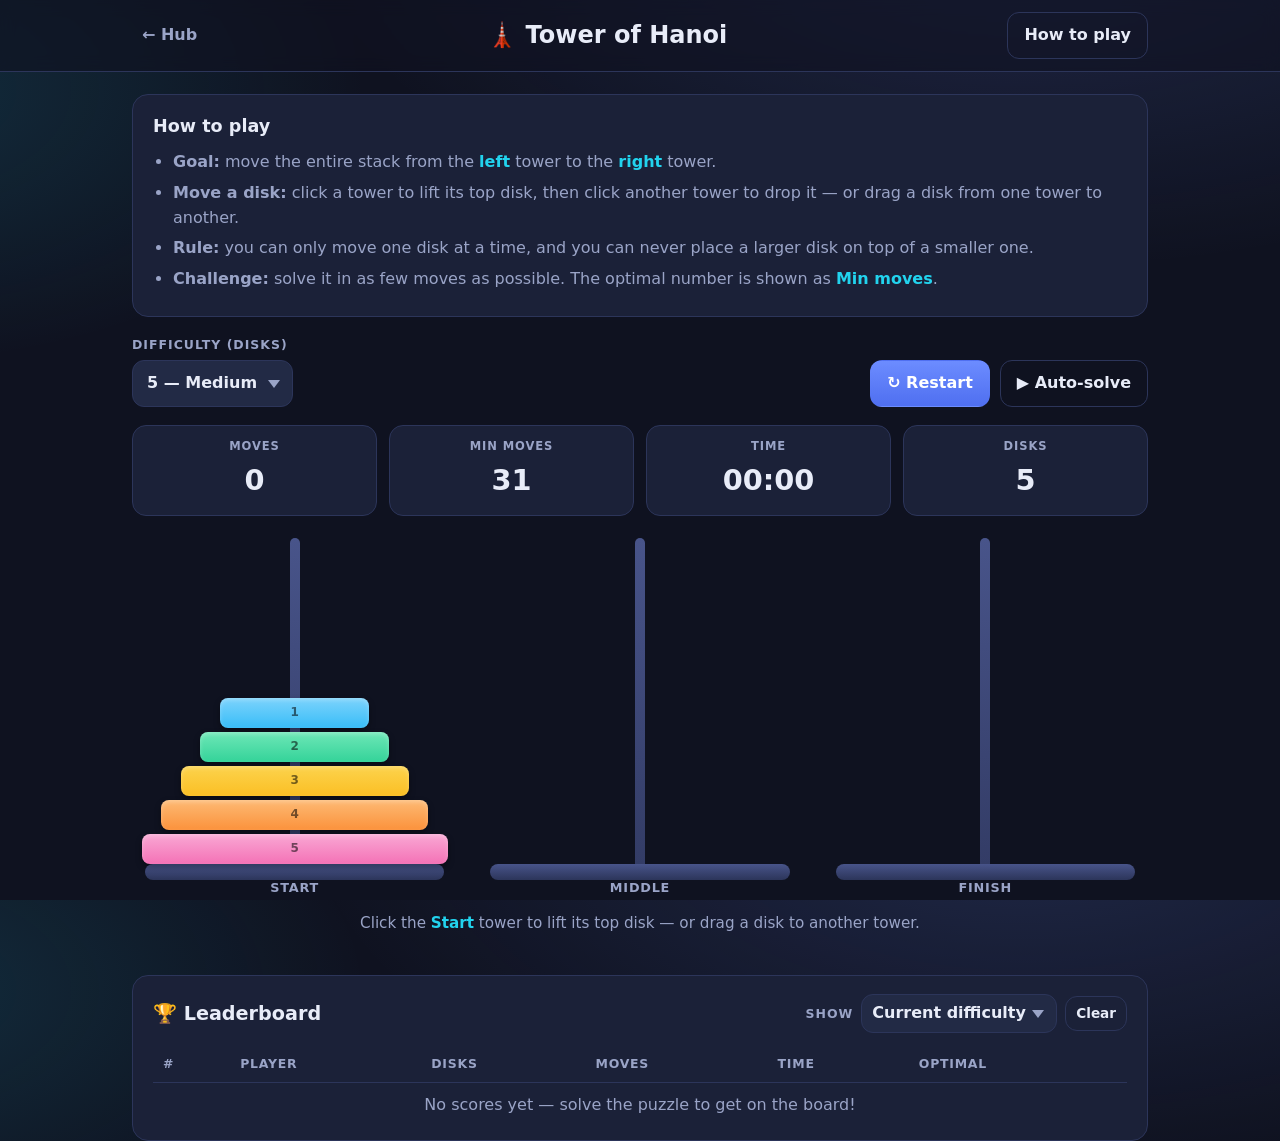
==== hanoi.html @ bfa38d83 "Add Game Challenge Hub with Tower of Hanoi puzzle Responsive, dependency-free static site: - Hub lan" ====
<!doctype html>
<html lang="en">
<head>
  <meta charset="utf-8" />
  <meta name="viewport" content="width=device-width, initial-scale=1" />
  <title>Tower of Hanoi — Game Challenge Hub</title>
  <meta name="description" content="Play the classic Tower of Hanoi puzzle: move the full stack to the final tower in the fewest moves." />
  <link rel="icon" href="data:image/svg+xml,<svg xmlns='http://www.w3.org/2000/svg' viewBox='0 0 100 100'><text y='.9em' font-size='90'>🗼</text></svg>" />
  <link rel="stylesheet" href="assets/style.css" />
  <link rel="stylesheet" href="assets/hanoi.css" />
</head>
<body class="game-page">
  <header class="game-topbar">
    <div class="wrap game-topbar__inner">
      <a class="back-link" href="index.html">← Hub</a>
      <h1 class="game-title">🗼 Tower of Hanoi</h1>
      <button class="btn btn--ghost" id="howToBtn" type="button" aria-expanded="false" aria-controls="instructions">How to play</button>
    </div>
  </header>

  <main class="wrap">
    <!-- Instructions -->
    <section class="instructions" id="instructions" aria-label="How to play">
      <h2>How to play</h2>
      <ul>
        <li><strong>Goal:</strong> move the entire stack from the <em>left</em> tower to the <em>right</em> tower.</li>
        <li><strong>Move a disk:</strong> click a tower to lift its top disk, then click another tower to drop it — or drag a disk from one tower to another.</li>
        <li><strong>Rule:</strong> you can only move one disk at a time, and you can never place a larger disk on top of a smaller one.</li>
        <li><strong>Challenge:</strong> solve it in as few moves as possible. The optimal number is shown as <em>Min moves</em>.</li>
      </ul>
    </section>

    <!-- Controls -->
    <section class="controls" aria-label="Game controls">
      <div class="control">
        <label for="diskSelect">Difficulty (disks)</label>
        <select id="diskSelect">
          <option value="3">3 — Easy</option>
          <option value="4">4</option>
          <option value="5" selected>5 — Medium</option>
          <option value="6">6</option>
          <option value="7">7 — Hard</option>
          <option value="8">8 — Expert</option>
        </select>
      </div>
      <div class="control control--buttons">
        <button class="btn" id="restartBtn" type="button">↻ Restart</button>
        <button class="btn btn--ghost" id="solveBtn" type="button">▶ Auto-solve</button>
      </div>
    </section>

    <!-- Stats -->
    <section class="stats" aria-label="Game stats" aria-live="polite">
      <div class="stat"><span class="stat__label">Moves</span><span class="stat__value" id="moveCount">0</span></div>
      <div class="stat"><span class="stat__label">Min moves</span><span class="stat__value" id="minMoves">31</span></div>
      <div class="stat"><span class="stat__label">Time</span><span class="stat__value" id="timer">00:00</span></div>
      <div class="stat"><span class="stat__label">Disks</span><span class="stat__value" id="diskStat">5</span></div>
    </section>

    <!-- Board -->
    <section class="board" id="board" aria-label="Game board">
      <div class="peg" data-peg="0" role="button" tabindex="0" aria-label="Tower 1 (start)">
        <div class="peg__disks"></div>
        <div class="peg__rod"></div>
        <div class="peg__base"></div>
        <div class="peg__label">Start</div>
      </div>
      <div class="peg" data-peg="1" role="button" tabindex="0" aria-label="Tower 2 (middle)">
        <div class="peg__disks"></div>
        <div class="peg__rod"></div>
        <div class="peg__base"></div>
        <div class="peg__label">Middle</div>
      </div>
      <div class="peg" data-peg="2" role="button" tabindex="0" aria-label="Tower 3 (finish)">
        <div class="peg__disks"></div>
        <div class="peg__rod"></div>
        <div class="peg__base"></div>
        <div class="peg__label">Finish</div>
      </div>
    </section>
    <p class="hint" id="hint">Click the <strong>Start</strong> tower to lift its top disk.</p>

    <!-- Leaderboard -->
    <section class="leaderboard" aria-label="Leaderboard">
      <div class="leaderboard__head">
        <h2>🏆 Leaderboard</h2>
        <div class="leaderboard__filter">
          <label for="lbFilter">Show</label>
          <select id="lbFilter">
            <option value="current">Current difficulty</option>
            <option value="all">All difficulties</option>
          </select>
          <button class="btn btn--ghost btn--sm" id="clearLbBtn" type="button">Clear</button>
        </div>
      </div>
      <div class="table-wrap">
        <table class="lb-table">
          <thead>
            <tr><th>#</th><th>Player</th><th>Disks</th><th>Moves</th><th>Time</th><th class="col-opt">Optimal</th></tr>
          </thead>
          <tbody id="lbBody"></tbody>
        </table>
      </div>
      <p class="lb-empty" id="lbEmpty">No scores yet — solve the puzzle to get on the board!</p>
    </section>
  </main>

  <!-- Victory modal -->
  <div class="modal-backdrop" id="victoryModal" hidden>
    <div class="modal" role="dialog" aria-modal="true" aria-labelledby="victoryTitle">
      <div class="modal__confetti" aria-hidden="true">🎉</div>
      <h2 id="victoryTitle">Puzzle solved!</h2>
      <p class="modal__sub" id="victorySub"></p>
      <div class="modal__stats" id="modalStats"></div>
      <div class="modal__save" id="saveRow">
        <label for="playerName">Save your score</label>
        <div class="modal__save-row">
          <input id="playerName" type="text" maxlength="20" placeholder="Your name" autocomplete="off" />
          <button class="btn" id="saveScoreBtn" type="button">Save</button>
        </div>
        <p class="modal__saved" id="savedMsg" hidden>Saved to the leaderboard! ✔</p>
      </div>
      <div class="modal__actions">
        <button class="btn" id="playAgainBtn" type="button">Play again</button>
        <a class="btn btn--ghost" href="index.html">Back to hub</a>
      </div>
    </div>
  </div>

  <!-- Floating disk layer for drag -->
  <div id="dragLayer" aria-hidden="true"></div>

  <script src="assets/hanoi.js"></script>
</body>
</html>
---- assets/style.css ----
/* ===========================================================
   Game Challenge Hub — shared base + hub styles
   =========================================================== */

:root {
  --bg: #0f1220;
  --bg-2: #151a2e;
  --panel: #1b2138;
  --panel-2: #222a45;
  --border: #2c355a;
  --text: #e8ecf8;
  --text-dim: #9aa4c7;
  --accent: #6c8cff;
  --accent-2: #22d3ee;
  --good: #34d399;
  --warn: #fbbf24;
  --bad: #f87171;
  --shadow: 0 10px 30px rgba(0, 0, 0, 0.35);
  --radius: 16px;
  --maxw: 1080px;
}

* { box-sizing: border-box; }

html, body { height: 100%; }

body {
  margin: 0;
  font-family: "Segoe UI", system-ui, -apple-system, Roboto, Helvetica, Arial, sans-serif;
  color: var(--text);
  background:
    radial-gradient(1200px 600px at 80% -10%, rgba(108, 140, 255, 0.18), transparent 60%),
    radial-gradient(900px 500px at -10% 10%, rgba(34, 211, 238, 0.14), transparent 55%),
    var(--bg);
  line-height: 1.55;
  -webkit-font-smoothing: antialiased;
}

.wrap {
  width: 100%;
  max-width: var(--maxw);
  margin-inline: auto;
  padding-inline: clamp(16px, 4vw, 32px);
}

a { color: var(--accent); }

/* ---------- Header ---------- */
.site-header {
  padding: clamp(28px, 6vw, 64px) 0 clamp(18px, 3vw, 28px);
  text-align: center;
}
.brand {
  margin: 0;
  font-size: clamp(1.9rem, 5vw, 3.1rem);
  font-weight: 800;
  letter-spacing: -0.02em;
  background: linear-gradient(120deg, var(--text), var(--accent-2));
  -webkit-background-clip: text;
  background-clip: text;
  color: transparent;
}
.tagline {
  margin: 8px 0 0;
  color: var(--text-dim);
  font-size: clamp(0.95rem, 2.4vw, 1.15rem);
}

.section-title {
  font-size: 1.25rem;
  margin: 8px 0 18px;
  color: var(--text-dim);
  text-transform: uppercase;
  letter-spacing: 0.14em;
  font-weight: 700;
}

/* ---------- Card grid ---------- */
.card-grid {
  display: grid;
  grid-template-columns: repeat(auto-fill, minmax(280px, 1fr));
  gap: 20px;
  padding-bottom: 48px;
}

.game-card {
  display: flex;
  flex-direction: column;
  background: linear-gradient(180deg, var(--panel), var(--bg-2));
  border: 1px solid var(--border);
  border-radius: var(--radius);
  overflow: hidden;
  text-decoration: none;
  color: inherit;
  box-shadow: var(--shadow);
  transition: transform 0.18s ease, border-color 0.18s ease, box-shadow 0.18s ease;
}
.game-card:hover:not([aria-disabled]) {
  transform: translateY(-4px);
  border-color: var(--accent);
  box-shadow: 0 16px 40px rgba(108, 140, 255, 0.25);
}
.game-card--soon { opacity: 0.7; }

.game-card__art {
  height: 150px;
  background:
    radial-gradient(400px 200px at 50% 120%, rgba(108, 140, 255, 0.35), transparent 70%),
    linear-gradient(180deg, #10152a, #0c1022);
  display: flex;
  align-items: flex-end;
  justify-content: center;
  border-bottom: 1px solid var(--border);
}
.game-card__art--soon { align-items: center; }
.soon-emoji { font-size: 3.4rem; filter: grayscale(0.2); }

.game-card__body { padding: 18px 18px 20px; }
.game-card__body h3 { margin: 0 0 6px; font-size: 1.25rem; }
.game-card__body p { margin: 0 0 14px; color: var(--text-dim); font-size: 0.95rem; }

.game-card__meta { display: flex; align-items: center; gap: 8px; flex-wrap: wrap; }
.tag {
  font-size: 0.72rem;
  text-transform: uppercase;
  letter-spacing: 0.08em;
  font-weight: 700;
  padding: 4px 9px;
  border-radius: 999px;
  background: rgba(108, 140, 255, 0.16);
  color: #b9c6ff;
  border: 1px solid rgba(108, 140, 255, 0.3);
}
.tag--muted { background: rgba(154, 164, 199, 0.12); color: var(--text-dim); border-color: var(--border); }
.play { margin-left: auto; font-weight: 700; color: var(--accent-2); }

/* ---------- Mini Hanoi art ---------- */
.mini-hanoi {
  position: relative;
  width: 220px;
  height: 96px;
  margin-bottom: 14px;
}
.mini-peg {
  position: absolute;
  bottom: 0;
  width: 6px;
  height: 78px;
  border-radius: 3px;
  background: #3a4573;
}
.mini-peg:nth-child(1) { left: 32px; }
.mini-peg:nth-child(2) { left: 107px; }
.mini-peg:nth-child(3) { left: 182px; }
.mini-disk {
  position: absolute;
  left: 35px;
  height: 15px;
  border-radius: 8px;
  transform: translateX(-50%);
  margin-left: -3px;
}
.mini-disk.d1 { bottom: 0;  width: 84px; background: linear-gradient(90deg, #6c8cff, #22d3ee); }
.mini-disk.d2 { bottom: 17px; width: 66px; background: linear-gradient(90deg, #22d3ee, #34d399); }
.mini-disk.d3 { bottom: 34px; width: 48px; background: linear-gradient(90deg, #34d399, #fbbf24); }
.mini-disk.d4 { bottom: 51px; width: 32px; background: linear-gradient(90deg, #fbbf24, #f472b6); }

/* ---------- Footer ---------- */
.site-footer {
  border-top: 1px solid var(--border);
  padding: 22px 0 40px;
  text-align: center;
}
.site-footer p { margin: 0; color: var(--text-dim); font-size: 0.88rem; }

@media (prefers-reduced-motion: reduce) {
  * { transition: none !important; animation: none !important; }
}
---- assets/hanoi.css ----
/* ===========================================================
   Tower of Hanoi — game styles
   =========================================================== */

.game-page { padding-bottom: 60px; }

/* ---------- Top bar ---------- */
.game-topbar {
  border-bottom: 1px solid var(--border);
  background: rgba(15, 18, 32, 0.6);
  backdrop-filter: blur(8px);
  position: sticky;
  top: 0;
  z-index: 20;
}
.game-topbar__inner {
  display: flex;
  align-items: center;
  gap: 12px;
  padding-block: 12px;
}
.game-title {
  margin: 0;
  font-size: clamp(1.1rem, 3.4vw, 1.5rem);
  flex: 1;
  text-align: center;
}
.back-link {
  text-decoration: none;
  font-weight: 700;
  color: var(--text-dim);
  padding: 6px 10px;
  border-radius: 10px;
  white-space: nowrap;
}
.back-link:hover { color: var(--text); background: var(--panel); }

/* ---------- Buttons ---------- */
.btn {
  appearance: none;
  border: 1px solid transparent;
  background: linear-gradient(180deg, var(--accent), #4f6ff0);
  color: #fff;
  font: inherit;
  font-weight: 700;
  padding: 10px 16px;
  border-radius: 12px;
  cursor: pointer;
  transition: transform 0.12s ease, filter 0.12s ease, background 0.12s ease;
}
.btn:hover { filter: brightness(1.08); }
.btn:active { transform: translateY(1px); }
.btn--ghost {
  background: transparent;
  border-color: var(--border);
  color: var(--text);
}
.btn--ghost:hover { background: var(--panel); filter: none; }
.btn--sm { padding: 6px 10px; font-size: 0.85rem; }

/* ---------- Instructions ---------- */
.instructions {
  background: var(--panel);
  border: 1px solid var(--border);
  border-radius: var(--radius);
  padding: 18px 20px;
  margin-top: 22px;
}
.instructions h2 { margin: 0 0 10px; font-size: 1.1rem; }
.instructions ul { margin: 0; padding-left: 20px; color: var(--text-dim); }
.instructions li { margin-bottom: 6px; }
.instructions em { color: var(--accent-2); font-style: normal; font-weight: 600; }
.instructions[hidden] { display: none; }

/* ---------- Controls ---------- */
.controls {
  display: flex;
  flex-wrap: wrap;
  gap: 16px;
  align-items: flex-end;
  margin-top: 18px;
}
.control { display: flex; flex-direction: column; gap: 6px; }
.control label {
  font-size: 0.78rem;
  text-transform: uppercase;
  letter-spacing: 0.08em;
  color: var(--text-dim);
  font-weight: 700;
}
.control--buttons { flex-direction: row; align-items: flex-end; gap: 10px; margin-left: auto; }
select {
  appearance: none;
  background: var(--panel-2);
  color: var(--text);
  border: 1px solid var(--border);
  border-radius: 12px;
  padding: 10px 34px 10px 14px;
  font: inherit;
  font-weight: 600;
  cursor: pointer;
  background-image: url("data:image/svg+xml,%3Csvg xmlns='http://www.w3.org/2000/svg' width='12' height='8' viewBox='0 0 12 8'%3E%3Cpath fill='%239aa4c7' d='M6 8 0 0h12z'/%3E%3C/svg%3E");
  background-repeat: no-repeat;
  background-position: right 12px center;
}

/* ---------- Stats ---------- */
.stats {
  display: grid;
  grid-template-columns: repeat(4, 1fr);
  gap: 12px;
  margin-top: 18px;
}
.stat {
  background: var(--panel);
  border: 1px solid var(--border);
  border-radius: 14px;
  padding: 12px 14px;
  text-align: center;
}
.stat__label {
  display: block;
  font-size: 0.72rem;
  text-transform: uppercase;
  letter-spacing: 0.08em;
  color: var(--text-dim);
  font-weight: 700;
}
.stat__value {
  display: block;
  font-size: clamp(1.3rem, 4vw, 1.8rem);
  font-weight: 800;
  font-variant-numeric: tabular-nums;
  margin-top: 2px;
}

/* ---------- Board ---------- */
.board {
  display: grid;
  grid-template-columns: repeat(3, 1fr);
  gap: clamp(8px, 2vw, 20px);
  margin-top: 22px;
  align-items: end;
  touch-action: none;
}
.peg {
  position: relative;
  height: clamp(220px, 42vw, 360px);
  display: flex;
  flex-direction: column;
  justify-content: flex-end;
  align-items: center;
  cursor: pointer;
  border-radius: var(--radius);
  padding-bottom: 34px;
  transition: background 0.15s ease, box-shadow 0.15s ease;
}
.peg:focus-visible { outline: 2px solid var(--accent); outline-offset: 3px; }
.peg.is-selected { background: rgba(108, 140, 255, 0.10); }
.peg.is-valid-target {
  background: rgba(52, 211, 153, 0.12);
  box-shadow: inset 0 0 0 2px rgba(52, 211, 153, 0.5);
}
.peg.is-invalid-target {
  background: rgba(248, 113, 113, 0.10);
  box-shadow: inset 0 0 0 2px rgba(248, 113, 113, 0.45);
}
.peg__rod {
  position: absolute;
  bottom: 34px;
  width: 10px;
  height: calc(100% - 34px);
  background: linear-gradient(180deg, #48548a, #333c66);
  border-radius: 6px 6px 0 0;
  z-index: 1;
}
.peg__base {
  position: absolute;
  bottom: 18px;
  width: 92%;
  height: 16px;
  background: linear-gradient(180deg, #48548a, #2c355a);
  border-radius: 8px;
}
.peg__label {
  position: absolute;
  bottom: 0;
  font-size: 0.8rem;
  font-weight: 700;
  letter-spacing: 0.06em;
  text-transform: uppercase;
  color: var(--text-dim);
}
.peg__disks {
  position: relative;
  z-index: 2;
  width: 100%;
  display: flex;
  flex-direction: column-reverse;
  align-items: center;
  gap: 4px;
}

/* ---------- Disks ---------- */
.disk {
  height: clamp(18px, 4.4vw, 30px);
  border-radius: 8px;
  box-shadow: inset 0 2px 4px rgba(255, 255, 255, 0.25), 0 3px 6px rgba(0, 0, 0, 0.35);
  display: flex;
  align-items: center;
  justify-content: center;
  font-size: 0.75rem;
  font-weight: 800;
  color: rgba(0, 0, 0, 0.55);
  user-select: none;
  transition: transform 0.12s ease;
}
.disk.is-top { cursor: grab; }
.disk.is-lifted {
  transform: translateY(-8px) scale(1.03);
  box-shadow: inset 0 2px 4px rgba(255, 255, 255, 0.3), 0 8px 18px rgba(0, 0, 0, 0.5);
  outline: 2px solid rgba(255, 255, 255, 0.8);
}
.disk.dragging { visibility: hidden; }

/* Disk color palette by size (1 = smallest) */
.disk[data-size="1"]  { background: linear-gradient(180deg, #7dd3fc, #38bdf8); }
.disk[data-size="2"]  { background: linear-gradient(180deg, #6ee7b7, #34d399); }
.disk[data-size="3"]  { background: linear-gradient(180deg, #fcd34d, #fbbf24); }
.disk[data-size="4"]  { background: linear-gradient(180deg, #fdba74, #fb923c); }
.disk[data-size="5"]  { background: linear-gradient(180deg, #f9a8d4, #f472b6); }
.disk[data-size="6"]  { background: linear-gradient(180deg, #c4b5fd, #a78bfa); }
.disk[data-size="7"]  { background: linear-gradient(180deg, #93c5fd, #60a5fa); }
.disk[data-size="8"]  { background: linear-gradient(180deg, #fca5a5, #f87171); }

/* Floating drag clone */
#dragLayer { position: fixed; inset: 0; pointer-events: none; z-index: 60; }
#dragLayer .disk {
  position: absolute;
  transform: translate(-50%, -50%);
  cursor: grabbing;
}

.hint {
  text-align: center;
  color: var(--text-dim);
  margin: 14px 0 0;
  min-height: 1.4em;
  font-size: 0.95rem;
}
.hint strong { color: var(--accent-2); }
.hint.hint--bad strong, .hint.hint--bad { color: var(--bad); }

/* ---------- Leaderboard ---------- */
.leaderboard {
  margin-top: 40px;
  background: var(--panel);
  border: 1px solid var(--border);
  border-radius: var(--radius);
  padding: 18px 20px 22px;
}
.leaderboard__head {
  display: flex;
  flex-wrap: wrap;
  gap: 12px;
  align-items: center;
  justify-content: space-between;
  margin-bottom: 12px;
}
.leaderboard__head h2 { margin: 0; font-size: 1.2rem; }
.leaderboard__filter { display: flex; align-items: center; gap: 8px; }
.leaderboard__filter label {
  font-size: 0.78rem; text-transform: uppercase; letter-spacing: 0.08em;
  color: var(--text-dim); font-weight: 700;
}
.leaderboard__filter select { padding: 6px 30px 6px 10px; }

.table-wrap { overflow-x: auto; }
.lb-table { width: 100%; border-collapse: collapse; font-variant-numeric: tabular-nums; }
.lb-table th, .lb-table td {
  text-align: left;
  padding: 9px 10px;
  border-bottom: 1px solid var(--border);
  white-space: nowrap;
}
.lb-table th { color: var(--text-dim); font-size: 0.78rem; text-transform: uppercase; letter-spacing: 0.06em; }
.lb-table tbody tr:hover { background: rgba(108, 140, 255, 0.06); }
.lb-table .rank-medal { font-size: 1.05rem; }
.lb-opt-yes { color: var(--good); font-weight: 700; }
.lb-opt-no { color: var(--text-dim); }
.lb-empty { color: var(--text-dim); text-align: center; margin: 10px 0 0; }
.lb-empty[hidden] { display: none; }

/* ---------- Victory modal ---------- */
.modal-backdrop {
  position: fixed;
  inset: 0;
  background: rgba(6, 8, 16, 0.72);
  display: flex;
  align-items: center;
  justify-content: center;
  padding: 20px;
  z-index: 80;
  backdrop-filter: blur(4px);
}
.modal-backdrop[hidden] { display: none; }
.modal {
  width: min(440px, 100%);
  background: linear-gradient(180deg, var(--panel), var(--bg-2));
  border: 1px solid var(--border);
  border-radius: 20px;
  padding: 28px 26px;
  text-align: center;
  box-shadow: var(--shadow);
  animation: pop 0.25s ease;
}
@keyframes pop { from { transform: scale(0.9); opacity: 0; } to { transform: scale(1); opacity: 1; } }
.modal__confetti { font-size: 3rem; }
.modal h2 { margin: 6px 0 4px; font-size: 1.7rem; }
.modal__sub { margin: 0 0 16px; color: var(--text-dim); }
.modal__stats {
  display: grid;
  grid-template-columns: repeat(3, 1fr);
  gap: 10px;
  margin-bottom: 18px;
}
.modal__stats .stat { background: var(--panel-2); }
.modal__save { text-align: left; margin-bottom: 18px; }
.modal__save > label {
  display: block; font-size: 0.78rem; text-transform: uppercase; letter-spacing: 0.08em;
  color: var(--text-dim); font-weight: 700; margin-bottom: 6px;
}
.modal__save-row { display: flex; gap: 8px; }
.modal__save-row input {
  flex: 1;
  background: var(--panel-2);
  border: 1px solid var(--border);
  border-radius: 12px;
  padding: 10px 12px;
  color: var(--text);
  font: inherit;
}
.modal__save-row input:focus-visible { outline: 2px solid var(--accent); }
.modal__saved { color: var(--good); font-weight: 700; margin: 8px 0 0; }
.modal__saved[hidden] { display: none; }
.modal__save[hidden] { display: none; }
.modal__actions { display: flex; gap: 10px; justify-content: center; }
.modal__actions .btn { text-decoration: none; display: inline-flex; align-items: center; }

@media (max-width: 520px) {
  .stats { grid-template-columns: repeat(2, 1fr); }
  .control--buttons { margin-left: 0; width: 100%; }
  .control--buttons .btn { flex: 1; }
}
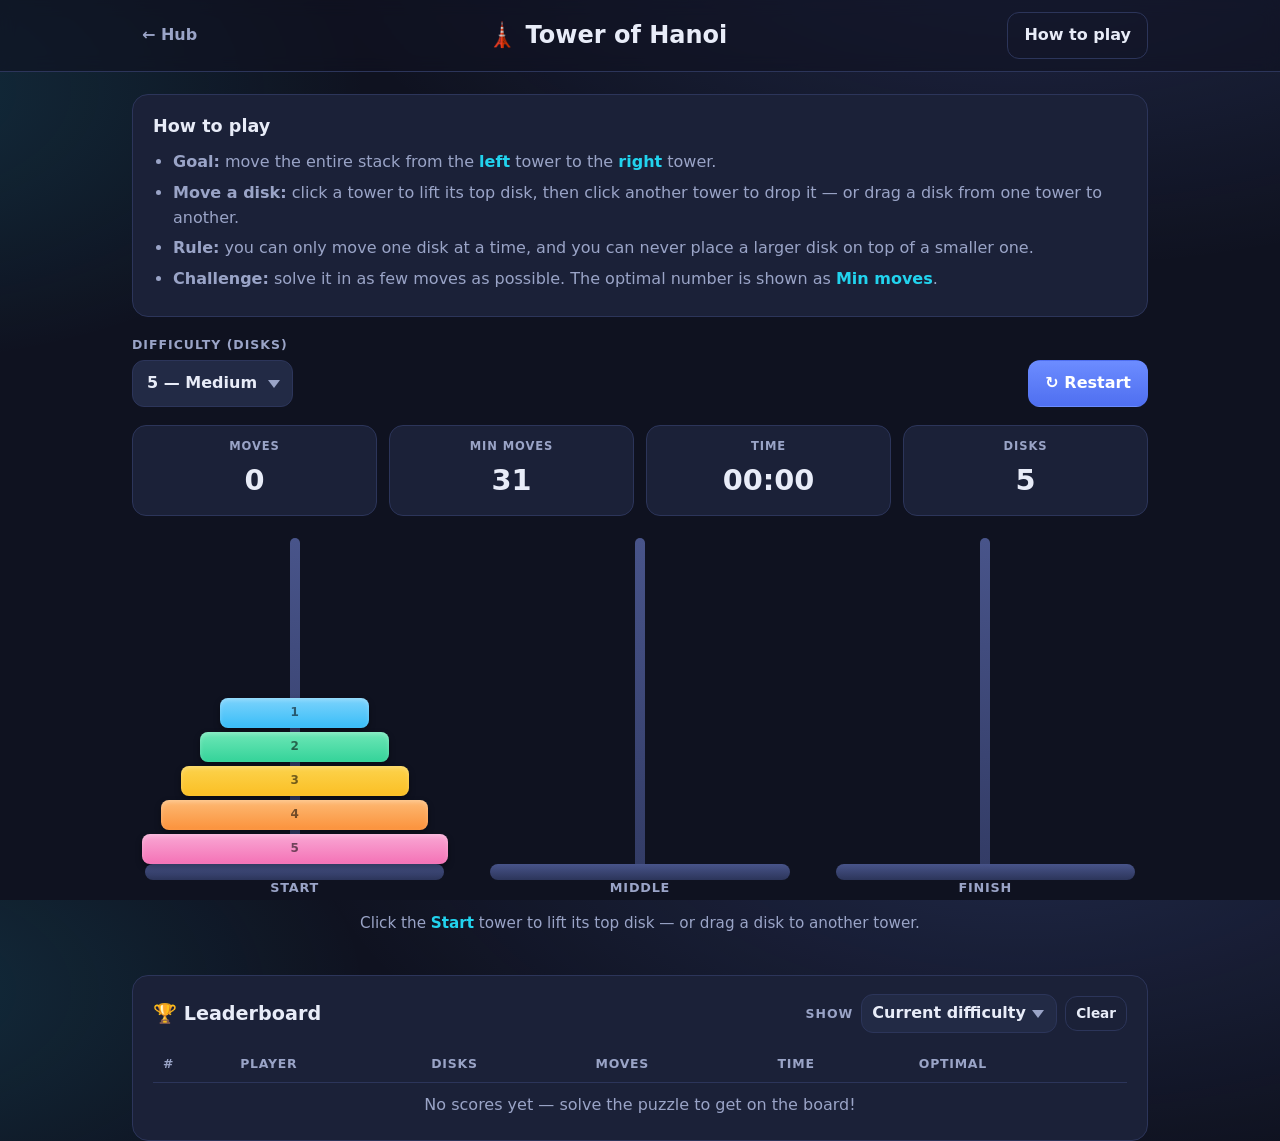
==== commit 7a008f29: "Make auto-solve a hidden, undisclosed shortcut - Remove the visible "Auto-solve" button from both ga" ====
--- a/hanoi.html
+++ b/hanoi.html
@@ -45,7 +45,6 @@
       </div>
       <div class="control control--buttons">
         <button class="btn" id="restartBtn" type="button">↻ Restart</button>
-        <button class="btn btn--ghost" id="solveBtn" type="button">▶ Auto-solve</button>
       </div>
     </section>
 
--- a/assets/style.css
+++ b/assets/style.css
@@ -165,6 +165,25 @@
 .mini-disk.d3 { bottom: 34px; width: 48px; background: linear-gradient(90deg, #34d399, #fbbf24); }
 .mini-disk.d4 { bottom: 51px; width: 32px; background: linear-gradient(90deg, #fbbf24, #f472b6); }
 
+/* ---------- Mini Lights Out art ---------- */
+.game-card__art--lights { align-items: center; }
+.mini-lights {
+  display: grid;
+  grid-template-columns: repeat(3, 1fr);
+  gap: 8px;
+  width: 108px;
+  height: 108px;
+}
+.ml {
+  border-radius: 8px;
+  background: #1a2138;
+  box-shadow: inset 0 2px 5px rgba(0, 0, 0, 0.5);
+}
+.ml.on {
+  background: radial-gradient(circle at 50% 35%, #ffe89e, #ffd23f 60%, #f5a623);
+  box-shadow: 0 0 10px rgba(255, 200, 70, 0.7), inset 0 1px 4px rgba(255, 255, 255, 0.5);
+}
+
 /* ---------- Footer ---------- */
 .site-footer {
   border-top: 1px solid var(--border);
